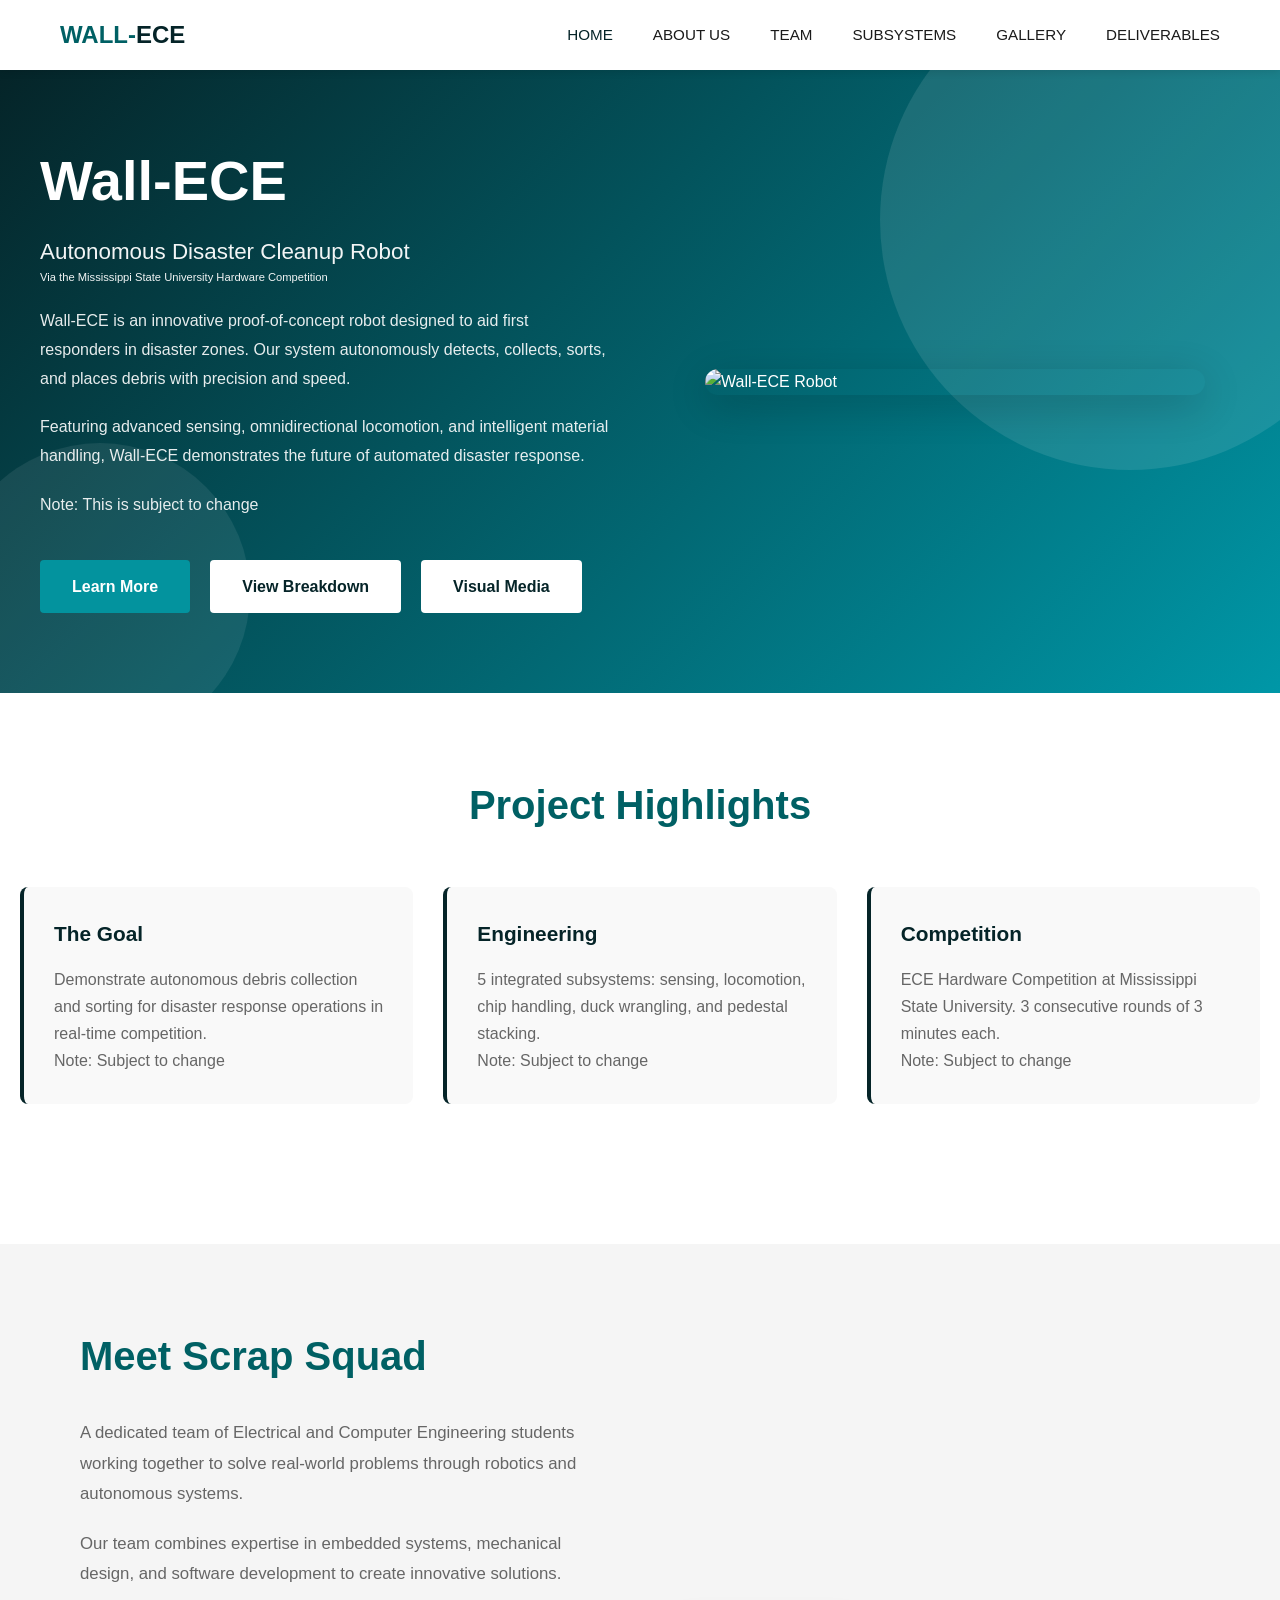
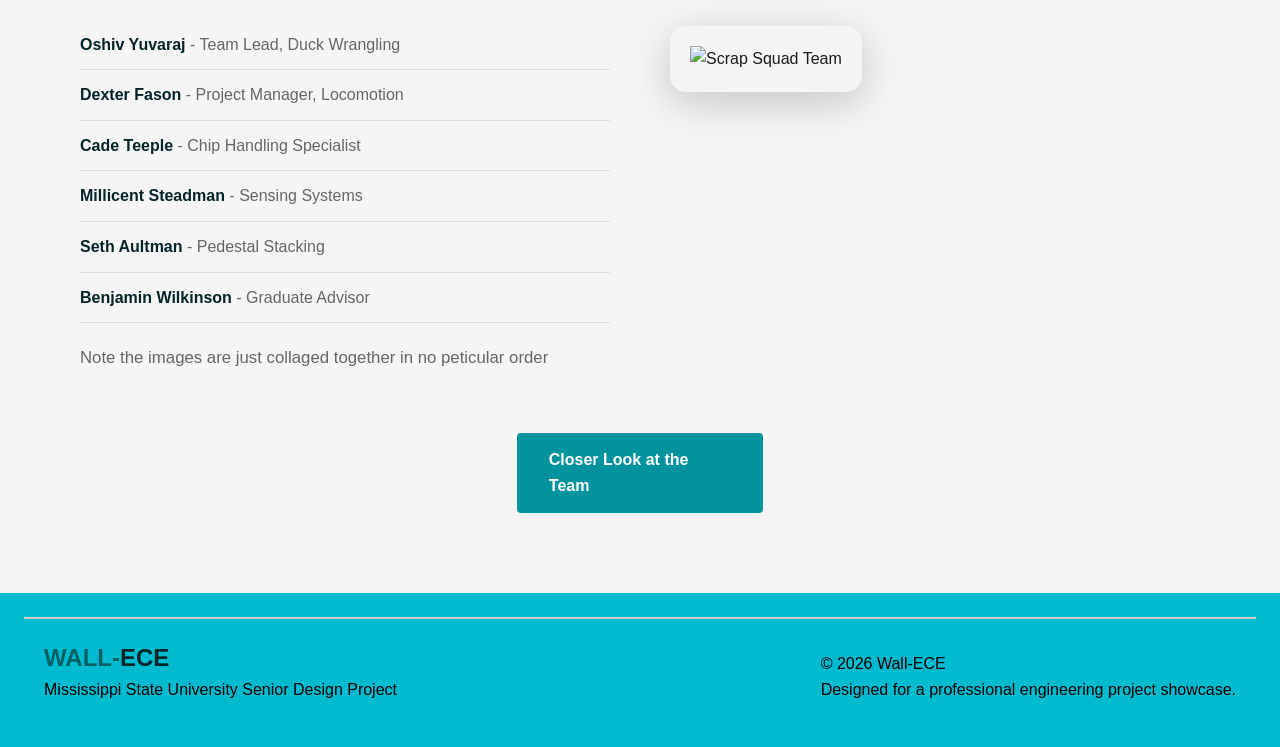
==== index.html @ a9446eaf "Rename Wall-ECE_Website.html to index.html" ====
<!DOCTYPE html>
<html lang="en">
<head>
    <meta charset="UTF-8">
    <meta name="viewport" content="width=device-width, initial-scale=1.0">
    <title>Scrap Squad | Wall-ECE</title>
    <style>
        * {
            margin: 0;
            padding: 0;
            box-sizing: border-box;
        }

        :root{
            --primary-cyan: #052428;
            --dark-teal: #006064;
            --dark-text: #1a1a1a;
            --light-bg: #f5f5f5;
            --accent-orange: #ff6b35;
        }

        body {
            font-family: 'Segoe UI', Tahoma, Geneva, Verdana, sans-serif;
            line-height: 1.6;
            color: var(--dark-text);
        }

        /* NAVIGATION */
        nav {
            background: white;
            box-shadow: 0 2px 8px rgba(0,0,0,0.1);
            position: sticky;
            top: 0;
            z-index: 100;
        }

        nav .container {
            max-width: 1200px;
            margin: 0 auto;
            padding: 0 20px;
            display: flex;
            justify-content: space-between;
            align-items: center;
            height: 70px;
        }

        .logo {
            font-size: 1.5rem;
            font-weight: 800;
            color: var(--dark-teal);
        }

        .logo span {
            color: var(--primary-cyan);
        }

        nav ul {
            list-style: none;
            display: flex;
            gap: 40px;
        }

        nav a {
            text-decoration: none;
            color: var(--dark-text);
            font-weight: 500;
            transition: color 0.3s;
            font-size: 0.95rem;
        }

        nav a:hover,
        nav a.active {
            color: var(--primary-cyan);
        }

        /* HERO SECTION */
        .hero {
            background: linear-gradient(135deg, var(--primary-cyan) 0%, #0097a7 100%);
            color: white;
            padding: 80px 20px;
            position: relative;
            overflow: hidden;
        }

        .hero::before {
            content: '';
            position: absolute;
            right: -100px;
            top: -100px;
            width: 500px;
            height: 500px;
            background: rgba(255,255,255,0.1);
            border-radius: 50%;
        }

        .hero::after {
            content: '';
            position: absolute;
            left: -50px;
            bottom: -50px;
            width: 300px;
            height: 300px;
            background: rgba(255,255,255,0.08);
            border-radius: 50%;
        }

        .hero .container {
            max-width: 1200px;
            margin: 0 auto;
            display: grid;
            grid-template-columns: 1fr 1fr;
            gap: 60px;
            align-items: center;
            position: relative;
            z-index: 1;
        }

        .hero h1 {
            font-size: 3.5rem;
            font-weight: 700;
            margin-bottom: 20px;
            line-height: 1.1;
        }

        .hero .subtitle {
            font-size: 1.4rem;
            font-weight: 300;
            margin-bottom: -5px;
            opacity: 0.95;
        }

        .hero .subtitle1 {
            font-size: 0.7rem;
            font-weight: 300;
            margin-bottom: 20px;
            opacity: 0.95;
        }

        .hero p {
            font-size: 1rem;
            margin-bottom: 20px;
            opacity: 0.9;
            line-height: 1.8;
        }

        .hero-buttons {
            display: flex;
            gap: 20px;
            margin-top: 40px;
        }

        .btn {
            padding: 14px 32px;
            border: none;
            border-radius: 4px;
            font-size: 1rem;
            font-weight: 600;
            cursor: pointer;
            text-decoration: none;
            display: inline-block;
            transition: all 0.3s;
        }

        .btn-primary {
            background: #03939e;
            color: white;
        }

        .btn-primary:hover {
            background: #03939e;
            transform: translateY(-2px);
        }

        .btn-secondary {
            background: white;
            color: var(--primary-cyan);
        }

        .btn-secondary:hover {
            background: #f0f0f0;
            transform: translateY(-2px);
        }

        .btn-tertiary {
            background: #03939e;
            color: white;
            width: 22%; /* Must have a width */
            margin: 0 auto;
        }

        .btn-tertiary:hover {
            background: #037c84;
            transform: translateY(-2px);
        }

        .hero-image {
            position: relative;
            display: flex;
            justify-content: center;
            align-items: center;
        }

        .hero-image img {
            width: 100%;
            max-width: 500px;
            border-radius: 16px;
            box-shadow: 0 10px 40px rgba(0,0,0,0.2);
            transition: transform 0.3s;
        }

        .hero-image img:hover {
            transform: scale(1.02);
        }

        /* OVERVIEW SECTION */
        .overview {
            padding: 80px 20px;
            background: white;
        }

        .overview .container {
            max-width: 1200px;
            margin: 0 auto;
        }

        .section-title {
            font-size: 2.5rem;
            font-weight: 700;
            margin-bottom: 50px;
            text-align: center;
            color: var(--dark-teal);
        }

        .overview-grid {
            display: grid;
            grid-template-columns: repeat(3, 1fr);
            gap: 30px;
            margin-bottom: 60px;
        }

        .overview-card {
            background: #f9f9f9;
            padding: 30px;
            border-radius: 8px;
            border-left: 4px solid var(--primary-cyan);
            transition: all 0.3s;
        }

        .overview-card:hover {
            box-shadow: 0 8px 24px rgba(0,188,212,0.15);
            transform: translateY(-4px);
        }

        .overview-card h3 {
            color: var(--primary-cyan);
            font-size: 1.3rem;
            margin-bottom: 15px;
        }

        .overview-card p {
            color: #666;
            line-height: 1.7;
        }

        /* TEAM INTRO */
        .team-intro {
            background: #f5f5f5;
            padding: 80px 80px;
        }

        .team-intro .container {
            max-width: 1200px;
            margin: 0 auto;
            display: grid;
            grid-template-columns: 1fr 1fr;
            gap: 60px;
            align-items: center;
        }

        .team-intro h2 {
            font-size: 2.5rem;
            color: var(--dark-teal);
            margin-bottom: 30px;
        }

        .team-intro p {
            color: #666;
            font-size: 1.05rem;
            line-height: 1.8;
            margin-bottom: 20px;
        }

        .team-list {
            list-style: none;
            margin-top: 30px;
        }

        .team-list li {
            padding: 12px 0;
            color: #666;
            border-bottom: 1px solid #ddd;
        }

        .team-list strong {
            color: var(--primary-cyan);
        }

        .team-image img {
            padding: 20px 20px;
            width: 100%;
            max-width: 500px;
            border-radius: 16px;
            box-shadow: 0 10px 40px rgba(0,0,0,0.2);
            transition: transform 0.3s;
        }

        .site-footer {
            background: #00bbcf;
            color: black;
            padding: 1.5rem 1.5rem;
        }

        .footer-inner {
            max-width: var(--max-width);
            margin: 0 auto;
            display: flex;
            justify-content: space-between;
            align-items: flex-end;
            gap: 1.5rem;
            padding: 20px;
            border-top: 2px solid #ccc;
            flex-wrap: wrap;
        }
        

        .footer-logo {
            font-size: 1.3rem;
            font-weight: 700;
        }

        /* RESPONSIVE */
        @media (max-width: 768px) {
            .hero .container {
                grid-template-columns: 1fr;
                padding: 40px 0;
            }

            .hero h1 {
                font-size: 2.2rem;
            }

            .overview-grid {
                grid-template-columns: 1fr;
            }

            .team-intro .container {
                grid-template-columns: 1fr;
            }

            nav ul {
                gap: 20px;
            }

            nav a {
                font-size: 0.85rem;
            }
        }

    </style>
</head>

<body>
    <!-- Navigation-->
     <nav>
        <div class = "container">
            <div class = "logo">WALL-<span>ECE</span></div>
            <ul>
                <li><a href = "Wall-ECE_Website.html" class=active>HOME</a></li>
                <li><a href = "about.html">ABOUT US</a></li>
                <li><a href = "team.html">TEAM</a></li>
                <li><a href = "Subsystems.html">SUBSYSTEMS</a></li>
                <li><a href = "gallery.html">GALLERY</a></li>
                <li><a href = "deliverables.html">DELIVERABLES</a></li>
            </ul>
        </div>
     </nav>
     
     <!-- Hero Section -->
     <section class = "hero">
        <div class = "container">
            <div>
                <h1>Wall-ECE</h1>
                <p class = "subtitle">Autonomous Disaster Cleanup Robot</p>
                <p class = "subtitle1">Via the Mississippi State University Hardware Competition</p>
                <p>Wall-ECE is an innovative proof-of-concept robot designed to aid first responders in disaster zones. Our system autonomously detects, collects, sorts, and places debris with precision and speed.</p>
                <p>Featuring advanced sensing, omnidirectional locomotion, and intelligent material handling, Wall-ECE demonstrates the future of automated disaster response.</p>
                <p>Note: This is subject to change</p>
                <div class="hero-buttons">
                    <a href="about.html" class="btn btn-primary">Learn More</a>
                    <a href="subsystems.html" class="btn btn-secondary">View Breakdown</a>
                    <a href="gallery.html" class="btn btn-secondary">Visual Media</a>
                </div>
            </div>
            <div class="hero-image">
                <img src="Full_Frame.png" alt="Wall-ECE Robot">
            </div>
        </div>
     </section>

     <!-- Overview Section -->
     <section class = "overview">
        <div clas = "container">
            <h2 class = "section-title">Project Highlights</h2>
            <div class = "overview-grid">
                <div class = "overview-card">
                    <h3>The Goal</h3>
                    <p>Demonstrate autonomous debris collection and sorting for disaster response operations in real-time competition.</p>
                    <p>Note: Subject to change</p>
                </div>
                <div class="overview-card">
                    <h3>Engineering</h3>
                    <p>5 integrated subsystems: sensing, locomotion, chip handling, duck wrangling, and pedestal stacking.</p>
                    <p>Note: Subject to change</p>
                </div>
                <div class="overview-card">
                    <h3>Competition</h3>
                    <p>ECE Hardware Competition at Mississippi State University. 3 consecutive rounds of 3 minutes each.</p>
                    <p>Note: Subject to change</p>
                </div>
            </div>
        </div>
     </section>

     <!-- Team Overview -->
     <section class="team-intro">
        <div class="container">
            <div>
                <h2>Meet Scrap Squad</h2>
                <p>A dedicated team of Electrical and Computer Engineering students working together to solve real-world problems through robotics and autonomous systems.</p>
                <p>Our team combines expertise in embedded systems, mechanical design, and software development to create innovative solutions.</p>
                <ul class="team-list">
                    <li><strong>Oshiv Yuvaraj</strong> - Team Lead, Duck Wrangling</li>
                    <li><strong>Dexter Fason</strong> - Project Manager, Locomotion</li>
                    <li><strong>Cade Teeple</strong> - Chip Handling Specialist</li>
                    <li><strong>Millicent Steadman</strong> - Sensing Systems</li>
                    <li><strong>Seth Aultman</strong> - Pedestal Stacking</li>
                    <li><strong>Benjamin Wilkinson</strong> - Graduate Advisor</li>
                </ul>
                <p>  </p>
                <p>Note the images are just collaged together in no peticular order</p>
            </div>
            <div class = "team-image">
                <img src="Full_Team.png" alt="Scrap Squad Team">
                <!-- style="width: 60%; border-radius: 12px; box-shadow: 0 8px 24px rgba(0,0,0,0.1);" -->
            </div>
        </div>
        <div class = "hero-buttons">
            <a href="team.html" class="btn btn-tertiary">Closer Look at the Team</a>
        </div>
    </section>

    <footer class="site-footer">
        <div class="footer-inner">
            <div>
                <div class="footer-logo">
                <div class = "logo">WALL-<span>ECE</span></div>
            </div>
                <p>Mississippi State University Senior Design Project</p>
            </div>
            <div>
                <p>&copy; 2026 Wall-ECE</p>
                <p>Designed for a professional engineering project showcase.</p>
            </div>
        </div>
    </footer>
</body>
</html>
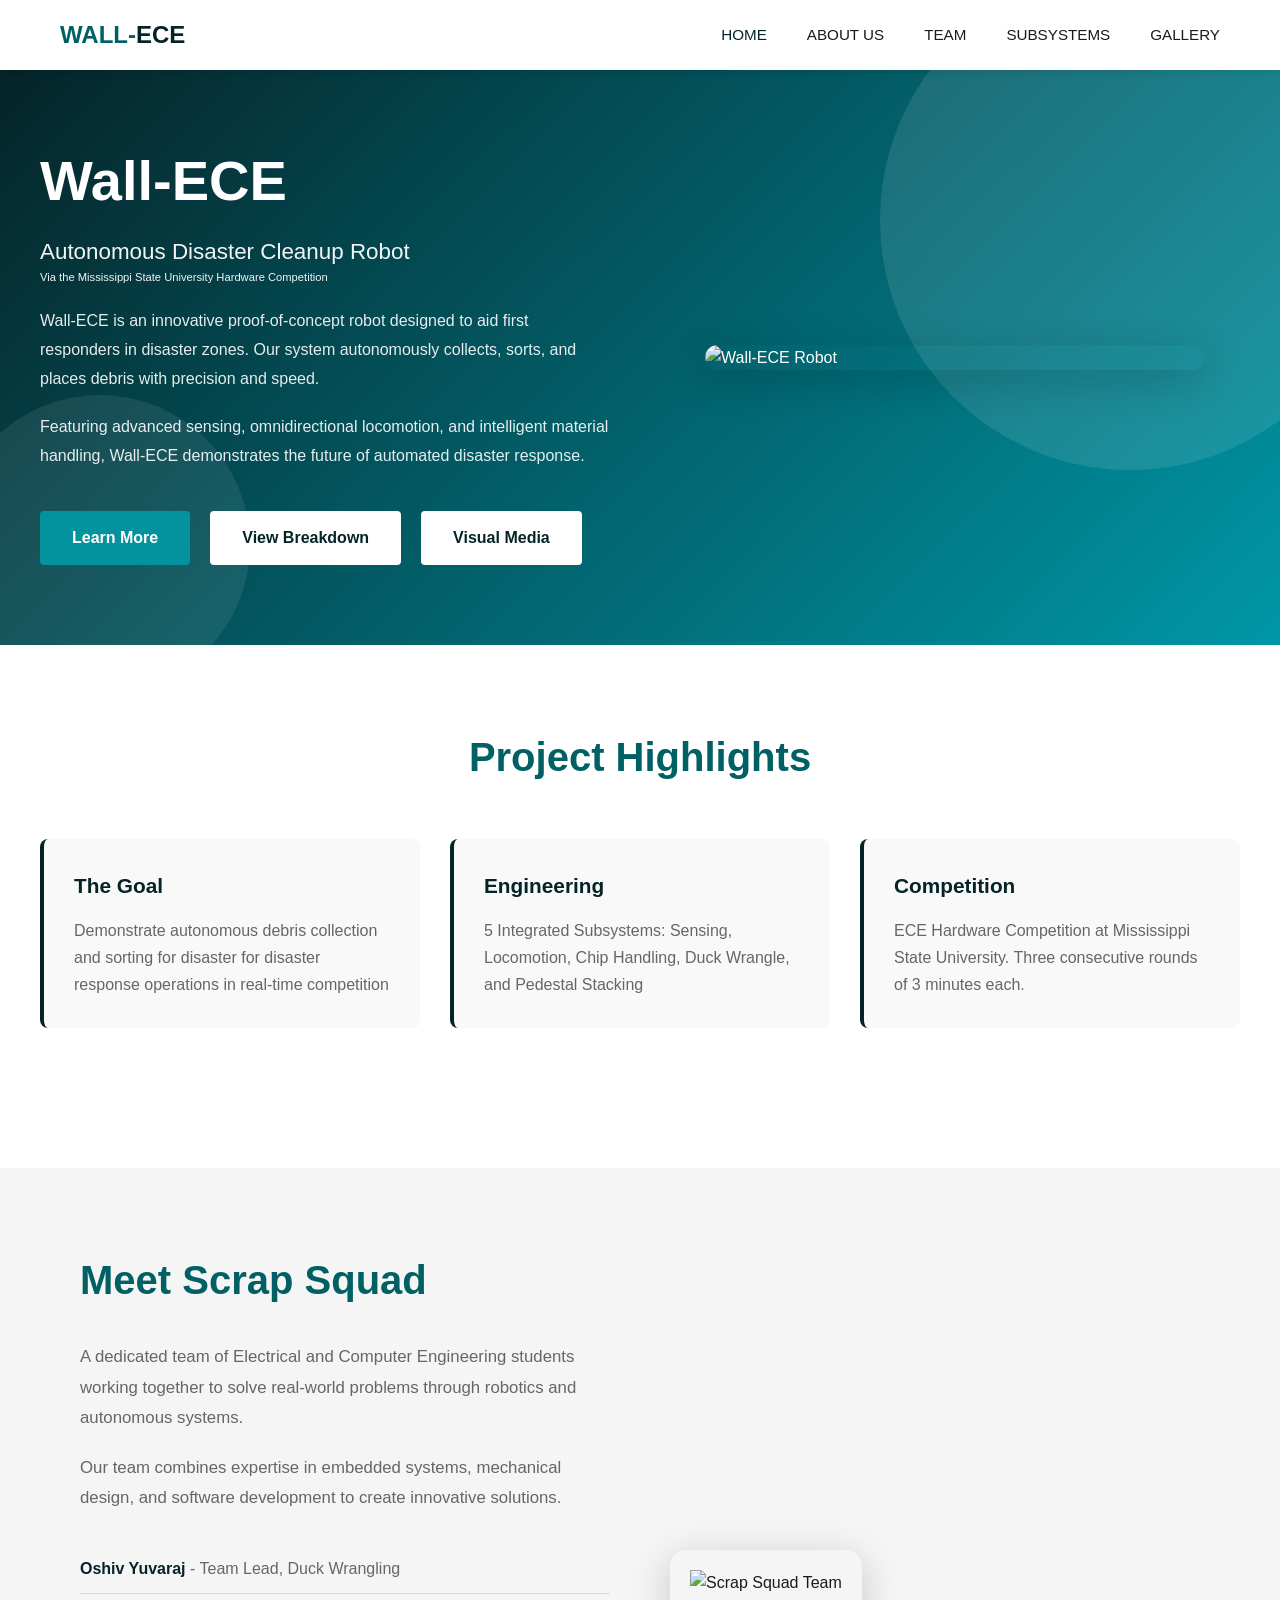
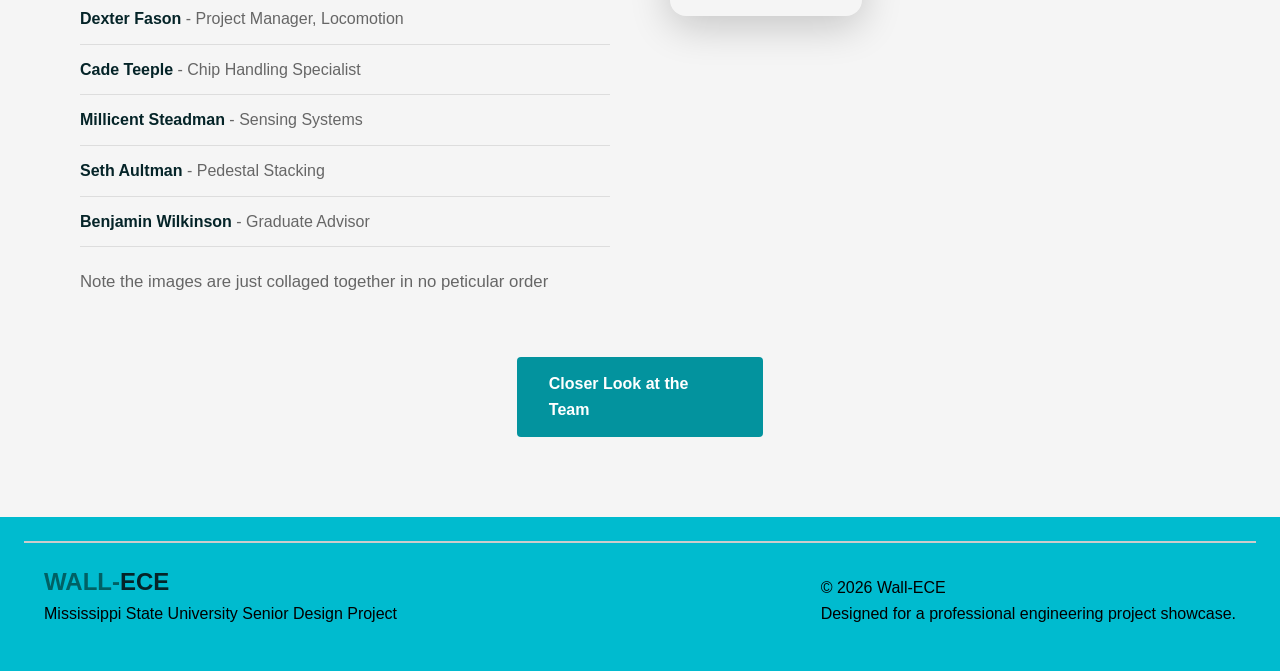
==== commit 4d6d480d: "Update index.html" ====
--- a/index.html
+++ b/index.html
@@ -16,7 +16,8 @@
             --dark-teal: #006064;
             --dark-text: #1a1a1a;
             --light-bg: #f5f5f5;
-            --accent-orange: #ff6b35;
+            --accent-orange: #ffd700;
+            /* #ff6b35 */
         }
 
         body {
@@ -380,7 +381,7 @@
                 <li><a href = "team.html">TEAM</a></li>
                 <li><a href = "Subsystems.html">SUBSYSTEMS</a></li>
                 <li><a href = "gallery.html">GALLERY</a></li>
-                <li><a href = "deliverables.html">DELIVERABLES</a></li>
+                <!-- <li><a href = "deliverables.html">DELIVERABLES</a></li> -->
             </ul>
         </div>
      </nav>
@@ -392,9 +393,8 @@
                 <h1>Wall-ECE</h1>
                 <p class = "subtitle">Autonomous Disaster Cleanup Robot</p>
                 <p class = "subtitle1">Via the Mississippi State University Hardware Competition</p>
-                <p>Wall-ECE is an innovative proof-of-concept robot designed to aid first responders in disaster zones. Our system autonomously detects, collects, sorts, and places debris with precision and speed.</p>
+                <p>Wall-ECE is an innovative proof-of-concept robot designed to aid first responders in disaster zones. Our system autonomously collects, sorts, and places debris with precision and speed.</p>
                 <p>Featuring advanced sensing, omnidirectional locomotion, and intelligent material handling, Wall-ECE demonstrates the future of automated disaster response.</p>
-                <p>Note: This is subject to change</p>
                 <div class="hero-buttons">
                     <a href="about.html" class="btn btn-primary">Learn More</a>
                     <a href="subsystems.html" class="btn btn-secondary">View Breakdown</a>
@@ -402,30 +402,26 @@
                 </div>
             </div>
             <div class="hero-image">
-                <img src="Full_Frame.png" alt="Wall-ECE Robot">
+                <img src="Full_Frame.jpg" alt="Wall-ECE Robot">
             </div>
         </div>
      </section>
 
-     <!-- Overview Section -->
      <section class = "overview">
-        <div clas = "container">
+        <div class = "container">
             <h2 class = "section-title">Project Highlights</h2>
             <div class = "overview-grid">
+               <div class = "overview-card">
+                    <h3>The Goal</h3>
+                    <p>Demonstrate autonomous debris collection and sorting for disaster for disaster response operations in real-time competition</p>
+                </div>
                 <div class = "overview-card">
-                    <h3>The Goal</h3>
-                    <p>Demonstrate autonomous debris collection and sorting for disaster response operations in real-time competition.</p>
-                    <p>Note: Subject to change</p>
+                    <h3>Engineering</h3>
+                    <p>5 Integrated Subsystems: Sensing, Locomotion, Chip Handling, Duck Wrangle, and Pedestal Stacking</p>
                 </div>
-                <div class="overview-card">
-                    <h3>Engineering</h3>
-                    <p>5 integrated subsystems: sensing, locomotion, chip handling, duck wrangling, and pedestal stacking.</p>
-                    <p>Note: Subject to change</p>
-                </div>
-                <div class="overview-card">
+                <div class = "overview-card">
                     <h3>Competition</h3>
-                    <p>ECE Hardware Competition at Mississippi State University. 3 consecutive rounds of 3 minutes each.</p>
-                    <p>Note: Subject to change</p>
+                    <p>ECE Hardware Competition at Mississippi State University. Three consecutive rounds of 3 minutes each.</p>
                 </div>
             </div>
         </div>
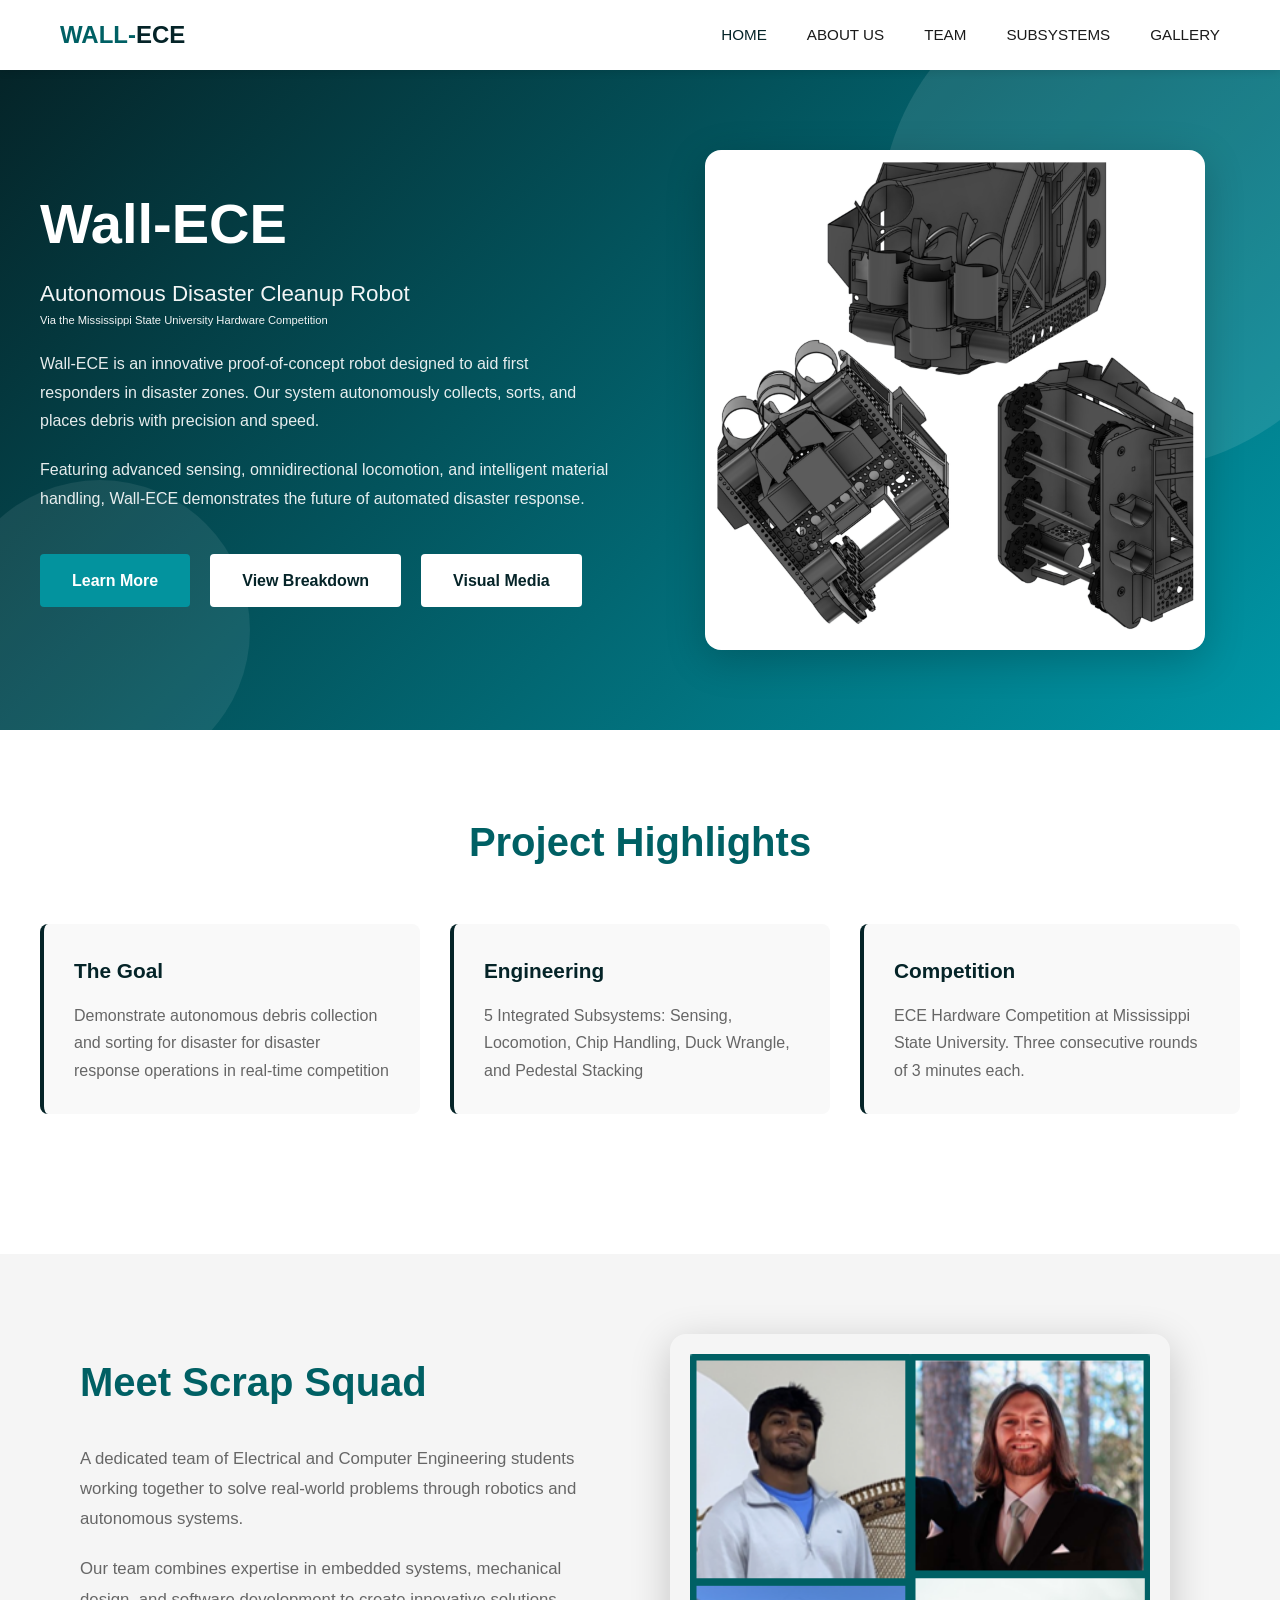
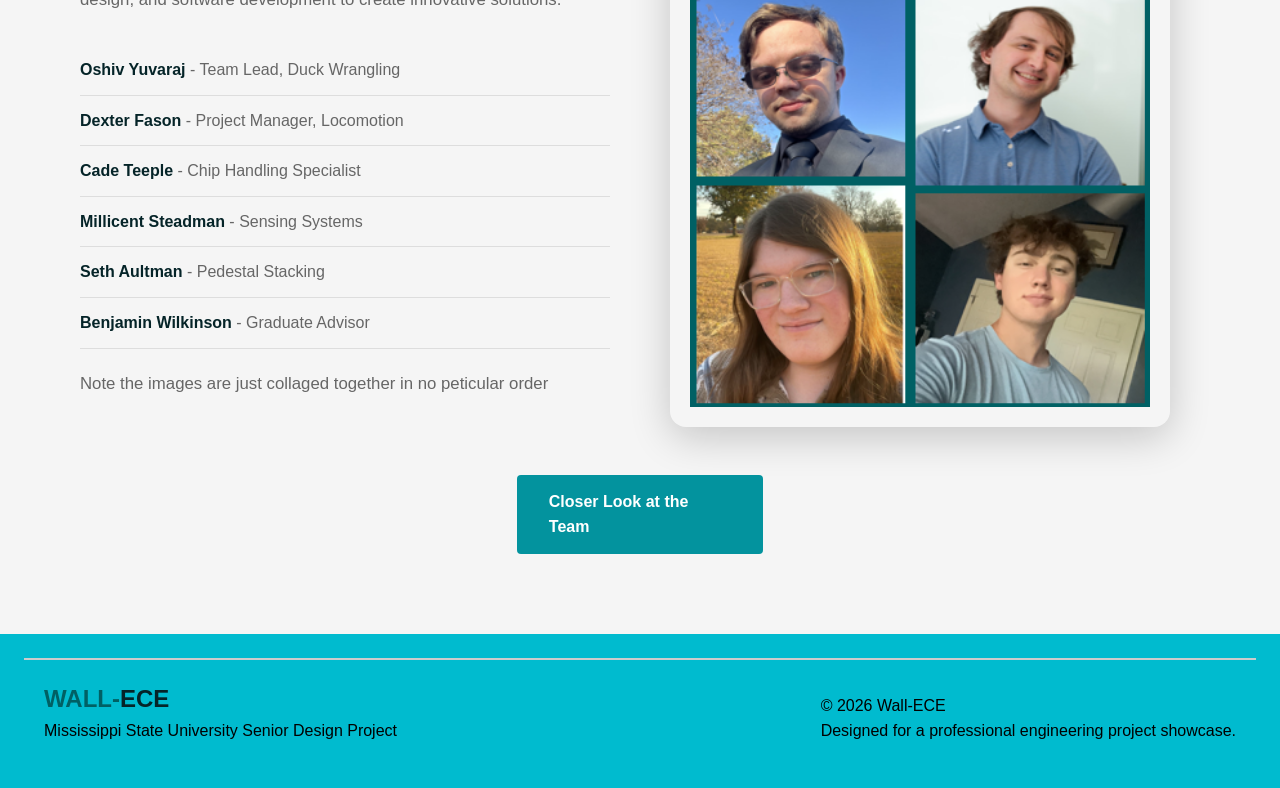
==== commit b929c1ff: "Update index.html" ====
--- a/index.html
+++ b/index.html
@@ -376,10 +376,10 @@
         <div class = "container">
             <div class = "logo">WALL-<span>ECE</span></div>
             <ul>
-                <li><a href = "Wall-ECE_Website.html" class=active>HOME</a></li>
+                <li><a href = "index.html" class=active>HOME</a></li>
                 <li><a href = "about.html">ABOUT US</a></li>
                 <li><a href = "team.html">TEAM</a></li>
-                <li><a href = "Subsystems.html">SUBSYSTEMS</a></li>
+                <li><a href = "subsystems.html">SUBSYSTEMS</a></li>
                 <li><a href = "gallery.html">GALLERY</a></li>
                 <!-- <li><a href = "deliverables.html">DELIVERABLES</a></li> -->
             </ul>
